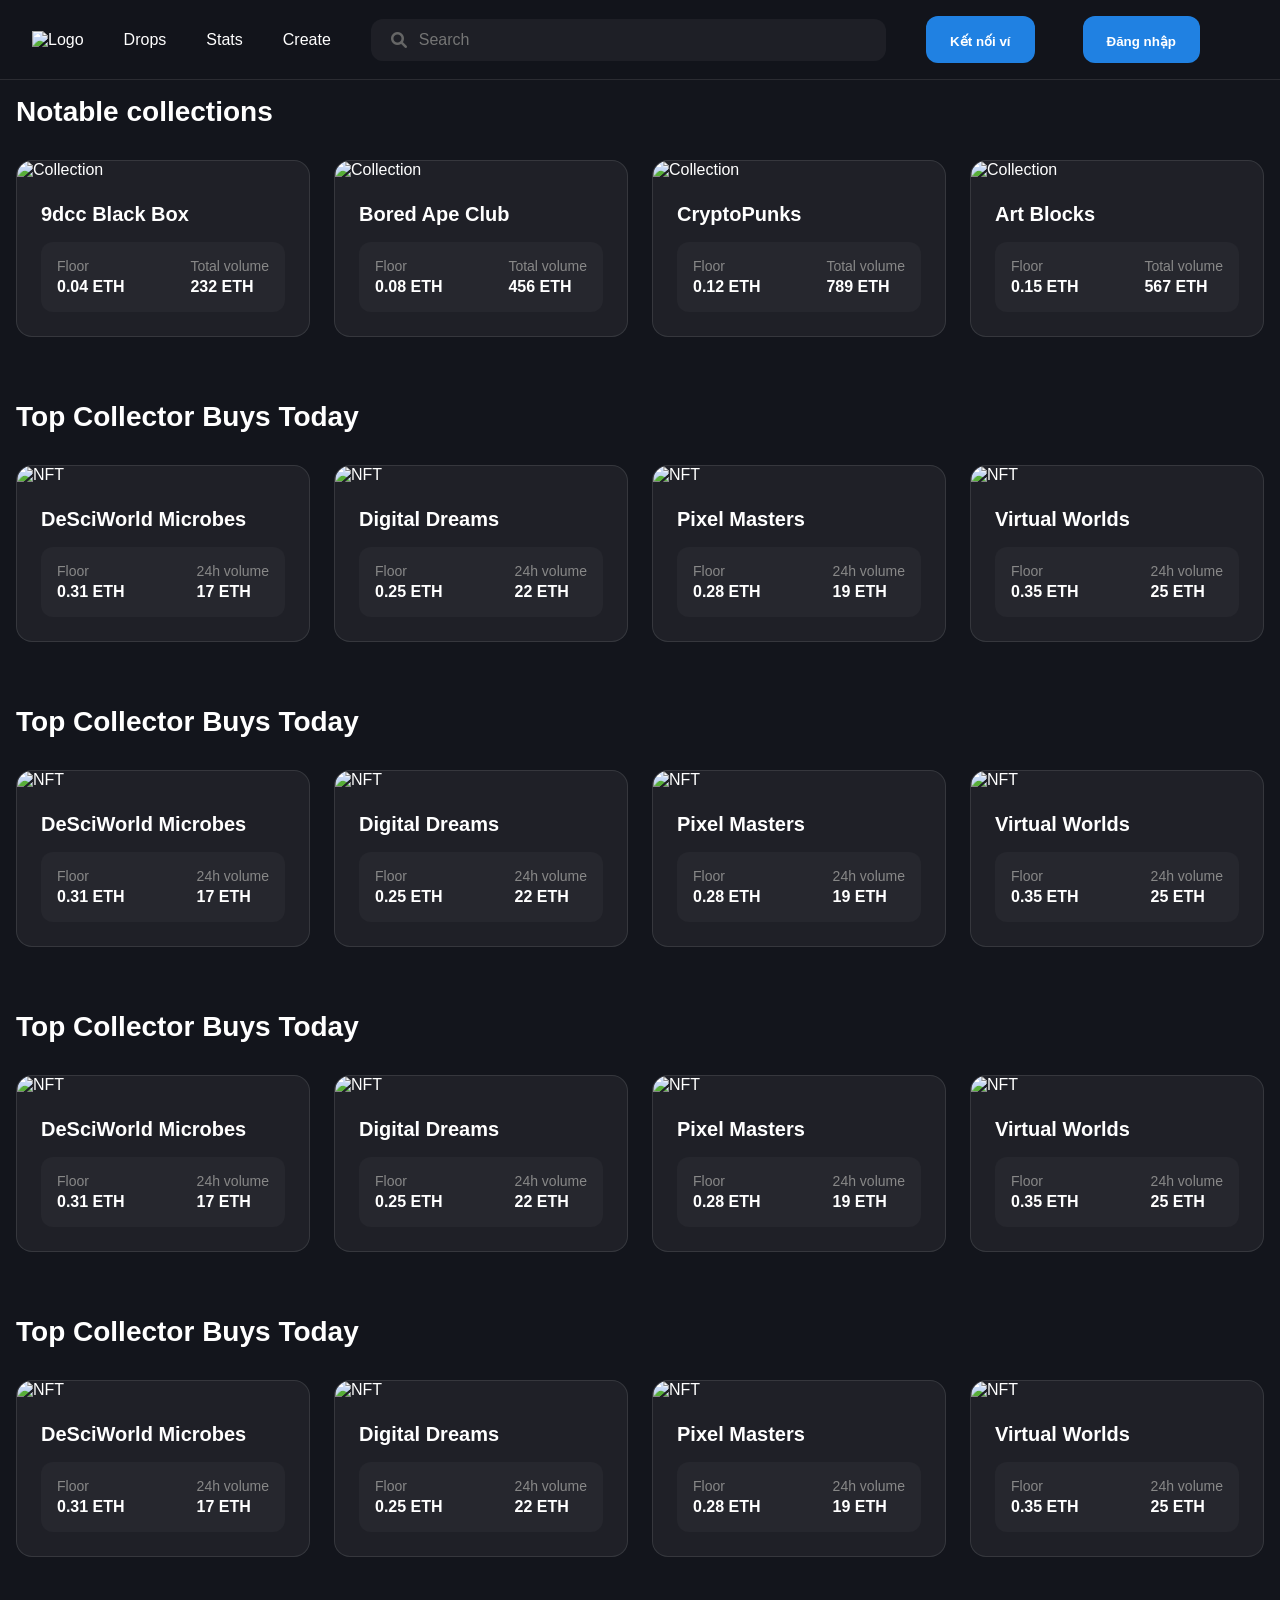
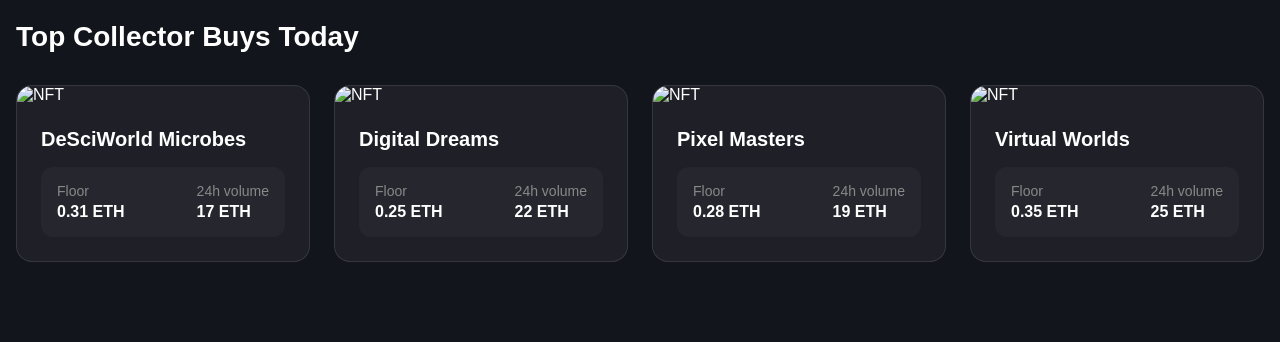
==== index.html @ 9844fbad "update" ====
<!DOCTYPE html>
<html lang="en">

<head>
    <meta charset="UTF-8">
    <meta name="viewport" content="width=device-width, initial-scale=1.0">
    <title>BlockChain</title>
    <link rel="stylesheet" href="styles.css">
    <link rel="stylesheet" href="header.html">
    <link rel="stylesheet" href="https://cdnjs.cloudflare.com/ajax/libs/font-awesome/6.0.0/css/all.min.css">
    <link rel="stylesheet" href="https://cdnjs.cloudflare.com/ajax/libs/remixicon/3.5.0/remixicon.min.css">
</head>

<body>

    <main>

        <section class="collections">
            <h2>Notable collections</h2>
            <div class="collection-grid">
                <div class="collection-card">
                    <div class="card-image-container">
                        <a href="detail.html?id=9001&collection=9dcc Black Box&price=0.04">
                            <img src="https://placehold.co/400x300" alt="Collection">
                        </a>
                    </div>
                    <div class="card-info">
                        <h3>
                            <a href="detail.html?id=9001&collection=9dcc Black Box&price=0.04"
                                style="text-decoration: none; color: inherit;">
                                9dcc Black Box
                            </a>
                        </h3>
                        <div class="stats">
                            <div class="floor">
                                <span>Floor</span>
                                <p>0.04 ETH</p>
                            </div>
                            <div class="volume">
                                <span>Total volume</span>
                                <p>232 ETH</p>
                            </div>
                        </div>
                    </div>
                    <button class="buy-button">Buy Now</button>
                </div>
                <div class="collection-card">
                    <div class="card-image-container">
                        <a href="detail.html?id=2"><img src="https://placehold.co/400x300" alt="Collection"></a>

                    </div>
                    <div class="card-info">
                        <h3>Bored Ape Club</h3>
                        <div class="stats">
                            <div class="floor">
                                <span>Floor</span>
                                <p>0.08 ETH</p>
                            </div>
                            <div class="volume">
                                <span>Total volume</span>
                                <p>456 ETH</p>
                            </div>
                        </div>
                    </div>
                    <button class="buy-button">Buy Now</button>
                </div>

                <div class="collection-card">
                    <div class="card-image-container">
                        <a href="test1"><img src="https://placehold.co/400x300" alt="Collection"></a>

                    </div>
                    <div class="card-info">
                        <h3>CryptoPunks</h3>
                        <div class="stats">
                            <div class="floor">
                                <span>Floor</span>
                                <p>0.12 ETH</p>
                            </div>
                            <div class="volume">
                                <span>Total volume</span>
                                <p>789 ETH</p>
                            </div>
                        </div>
                    </div>
                    <button class="buy-button">Buy Now</button>
                </div>
                <div class="collection-card">
                    <div class="card-image-container">
                        <a href="test1"><img src="https://placehold.co/400x300" alt="Collection"></a>

                    </div>
                    <div class="card-info">
                        <h3>Art Blocks</h3>
                        <div class="stats">
                            <div class="floor">
                                <span>Floor</span>
                                <p>0.15 ETH</p>
                            </div>
                            <div class="volume">
                                <span>Total volume</span>
                                <p>567 ETH</p>
                            </div>
                        </div>
                        <button class="buy-button">Buy Now</button>
                    </div>
                </div>
            </div>
        </section>

        <section class="top-buys">
            <h2>Top Collector Buys Today</h2>
            <div class="buys-grid">
                <div class="buy-card">
                    <div class="card-image-container">
                        <a href="teest2"><img src="https://placehold.co/400x300" alt="NFT"></a>

                    </div>
                    <div class="card-info">
                        <h3>DeSciWorld Microbes</h3>
                        <div class="stats">
                            <div class="floor">
                                <span>Floor</span>
                                <p>0.31 ETH</p>
                            </div>
                            <div class="volume">
                                <span>24h volume</span>
                                <p>17 ETH</p>
                            </div>
                        </div>
                    </div>
                    <button class="buy-button">Buy Now</button>
                </div>
                <div class="buy-card">
                    <div class="card-image-container">
                        <a href="teest2"><img src="https://placehold.co/400x300" alt="NFT"></a>

                    </div>
                    <div class="card-info">
                        <h3>Digital Dreams</h3>
                        <div class="stats">
                            <div class="floor">
                                <span>Floor</span>
                                <p>0.25 ETH</p>
                            </div>
                            <div class="volume">
                                <span>24h volume</span>
                                <p>22 ETH</p>
                            </div>
                        </div>
                    </div>
                    <button class="buy-button">Buy Now</button>
                </div>
                <div class="buy-card">
                    <div class="card-image-container">
                        <a href="teest2"><img src="https://placehold.co/400x300" alt="NFT"></a>

                    </div>
                    <div class="card-info">
                        <h3>Pixel Masters</h3>
                        <div class="stats">
                            <div class="floor">
                                <span>Floor</span>
                                <p>0.28 ETH</p>
                            </div>
                            <div class="volume">
                                <span>24h volume</span>
                                <p>19 ETH</p>
                            </div>
                        </div>
                    </div>
                    <button class="buy-button">Buy Now</button>
                </div>
                <div class="buy-card">
                    <div class="card-image-container">
                        <a href="teest2"><img src="https://placehold.co/400x300" alt="NFT"></a>

                    </div>
                    <div class="card-info">
                        <h3>Virtual Worlds</h3>
                        <div class="stats">
                            <div class="floor">
                                <span>Floor</span>
                                <p>0.35 ETH</p>
                            </div>
                            <div class="volume">
                                <span>24h volume</span>
                                <p>25 ETH</p>
                            </div>
                        </div>
                    </div>
                    <button class="buy-button">Buy Now</button>
                </div>
            </div>
        </section>
        <section class="top-buys">
            <h2>Top Collector Buys Today</h2>
            <div class="buys-grid">
                <div class="buy-card">
                    <div class="card-image-container">
                        <a href="teest2"><img src="https://placehold.co/400x300" alt="NFT"></a>

                    </div>
                    <div class="card-info">
                        <h3>DeSciWorld Microbes</h3>
                        <div class="stats">
                            <div class="floor">
                                <span>Floor</span>
                                <p>0.31 ETH</p>
                            </div>
                            <div class="volume">
                                <span>24h volume</span>
                                <p>17 ETH</p>
                            </div>
                        </div>
                    </div>
                    <button class="buy-button">Buy Now</button>
                </div>
                <div class="buy-card">
                    <div class="card-image-container">
                        <a href="teest2"><img src="https://placehold.co/400x300" alt="NFT"></a>

                    </div>
                    <div class="card-info">
                        <h3>Digital Dreams</h3>
                        <div class="stats">
                            <div class="floor">
                                <span>Floor</span>
                                <p>0.25 ETH</p>
                            </div>
                            <div class="volume">
                                <span>24h volume</span>
                                <p>22 ETH</p>
                            </div>
                        </div>
                    </div>
                    <button class="buy-button">Buy Now</button>
                </div>
                <div class="buy-card">
                    <div class="card-image-container">
                        <a href="teest2"><img src="https://placehold.co/400x300" alt="NFT"></a>

                    </div>
                    <div class="card-info">
                        <h3>Pixel Masters</h3>
                        <div class="stats">
                            <div class="floor">
                                <span>Floor</span>
                                <p>0.28 ETH</p>
                            </div>
                            <div class="volume">
                                <span>24h volume</span>
                                <p>19 ETH</p>
                            </div>
                        </div>
                    </div>
                    <button class="buy-button">Buy Now</button>
                </div>
                <div class="buy-card">
                    <div class="card-image-container">
                        <a href="teest2"><img src="https://placehold.co/400x300" alt="NFT"></a>

                    </div>
                    <div class="card-info">
                        <h3>Virtual Worlds</h3>
                        <div class="stats">
                            <div class="floor">
                                <span>Floor</span>
                                <p>0.35 ETH</p>
                            </div>
                            <div class="volume">
                                <span>24h volume</span>
                                <p>25 ETH</p>
                            </div>
                        </div>
                    </div>
                    <button class="buy-button">Buy Now</button>
                </div>
            </div>
        </section>
        <section class="top-buys">
            <h2>Top Collector Buys Today</h2>
            <div class="buys-grid">
                <div class="buy-card">
                    <div class="card-image-container">
                        <a href="teest2"><img src="https://placehold.co/400x300" alt="NFT"></a>

                    </div>
                    <div class="card-info">
                        <h3>DeSciWorld Microbes</h3>
                        <div class="stats">
                            <div class="floor">
                                <span>Floor</span>
                                <p>0.31 ETH</p>
                            </div>
                            <div class="volume">
                                <span>24h volume</span>
                                <p>17 ETH</p>
                            </div>
                        </div>
                    </div>
                    <button class="buy-button">Buy Now</button>
                </div>
                <div class="buy-card">
                    <div class="card-image-container">
                        <a href="teest2"><img src="https://placehold.co/400x300" alt="NFT"></a>

                    </div>
                    <div class="card-info">
                        <h3>Digital Dreams</h3>
                        <div class="stats">
                            <div class="floor">
                                <span>Floor</span>
                                <p>0.25 ETH</p>
                            </div>
                            <div class="volume">
                                <span>24h volume</span>
                                <p>22 ETH</p>
                            </div>
                        </div>
                    </div>
                    <button class="buy-button">Buy Now</button>
                </div>
                <div class="buy-card">
                    <div class="card-image-container">
                        <a href="teest2"><img src="https://placehold.co/400x300" alt="NFT"></a>

                    </div>
                    <div class="card-info">
                        <h3>Pixel Masters</h3>
                        <div class="stats">
                            <div class="floor">
                                <span>Floor</span>
                                <p>0.28 ETH</p>
                            </div>
                            <div class="volume">
                                <span>24h volume</span>
                                <p>19 ETH</p>
                            </div>
                        </div>
                    </div>
                    <button class="buy-button">Buy Now</button>
                </div>
                <div class="buy-card">
                    <div class="card-image-container">
                        <a href="teest2"><img src="https://placehold.co/400x300" alt="NFT"></a>

                    </div>
                    <div class="card-info">
                        <h3>Virtual Worlds</h3>
                        <div class="stats">
                            <div class="floor">
                                <span>Floor</span>
                                <p>0.35 ETH</p>
                            </div>
                            <div class="volume">
                                <span>24h volume</span>
                                <p>25 ETH</p>
                            </div>
                        </div>
                    </div>
                    <button class="buy-button">Buy Now</button>
                </div>
            </div>
        </section>
        <section class="top-buys">
            <h2>Top Collector Buys Today</h2>
            <div class="buys-grid">
                <div class="buy-card">
                    <div class="card-image-container">
                        <a href="teest2"><img src="https://placehold.co/400x300" alt="NFT"></a>

                    </div>
                    <div class="card-info">
                        <h3>DeSciWorld Microbes</h3>
                        <div class="stats">
                            <div class="floor">
                                <span>Floor</span>
                                <p>0.31 ETH</p>
                            </div>
                            <div class="volume">
                                <span>24h volume</span>
                                <p>17 ETH</p>
                            </div>
                        </div>
                    </div>
                    <button class="buy-button">Buy Now</button>
                </div>
                <div class="buy-card">
                    <div class="card-image-container">
                        <a href="teest2"><img src="https://placehold.co/400x300" alt="NFT"></a>

                    </div>
                    <div class="card-info">
                        <h3>Digital Dreams</h3>
                        <div class="stats">
                            <div class="floor">
                                <span>Floor</span>
                                <p>0.25 ETH</p>
                            </div>
                            <div class="volume">
                                <span>24h volume</span>
                                <p>22 ETH</p>
                            </div>
                        </div>
                    </div>
                    <button class="buy-button">Buy Now</button>
                </div>
                <div class="buy-card">
                    <div class="card-image-container">
                        <a href="teest2"><img src="https://placehold.co/400x300" alt="NFT"></a>

                    </div>
                    <div class="card-info">
                        <h3>Pixel Masters</h3>
                        <div class="stats">
                            <div class="floor">
                                <span>Floor</span>
                                <p>0.28 ETH</p>
                            </div>
                            <div class="volume">
                                <span>24h volume</span>
                                <p>19 ETH</p>
                            </div>
                        </div>
                    </div>
                    <button class="buy-button">Buy Now</button>
                </div>
                <div class="buy-card">
                    <div class="card-image-container">
                        <a href="teest2"><img src="https://placehold.co/400x300" alt="NFT"></a>

                    </div>
                    <div class="card-info">
                        <h3>Virtual Worlds</h3>
                        <div class="stats">
                            <div class="floor">
                                <span>Floor</span>
                                <p>0.35 ETH</p>
                            </div>
                            <div class="volume">
                                <span>24h volume</span>
                                <p>25 ETH</p>
                            </div>
                        </div>
                    </div>
                    <button class="buy-button">Buy Now</button>
                </div>
            </div>
        </section>
        <section class="top-buys">
            <h2>Top Collector Buys Today</h2>
            <div class="buys-grid">
                <div class="buy-card">
                    <div class="card-image-container">
                        <a href="teest2"><img src="https://placehold.co/400x300" alt="NFT"></a>

                    </div>
                    <div class="card-info">
                        <h3>DeSciWorld Microbes</h3>
                        <div class="stats">
                            <div class="floor">
                                <span>Floor</span>
                                <p>0.31 ETH</p>
                            </div>
                            <div class="volume">
                                <span>24h volume</span>
                                <p>17 ETH</p>
                            </div>
                        </div>
                    </div>
                    <button class="buy-button">Buy Now</button>
                </div>
                <div class="buy-card">
                    <div class="card-image-container">
                        <a href="teest2"><img src="https://placehold.co/400x300" alt="NFT"></a>

                    </div>
                    <div class="card-info">
                        <h3>Digital Dreams</h3>
                        <div class="stats">
                            <div class="floor">
                                <span>Floor</span>
                                <p>0.25 ETH</p>
                            </div>
                            <div class="volume">
                                <span>24h volume</span>
                                <p>22 ETH</p>
                            </div>
                        </div>
                    </div>
                    <button class="buy-button">Buy Now</button>
                </div>
                <div class="buy-card">
                    <div class="card-image-container">
                        <a href="teest2"><img src="https://placehold.co/400x300" alt="NFT"></a>

                    </div>
                    <div class="card-info">
                        <h3>Pixel Masters</h3>
                        <div class="stats">
                            <div class="floor">
                                <span>Floor</span>
                                <p>0.28 ETH</p>
                            </div>
                            <div class="volume">
                                <span>24h volume</span>
                                <p>19 ETH</p>
                            </div>
                        </div>
                    </div>
                    <button class="buy-button">Buy Now</button>
                </div>
                <div class="buy-card">
                    <div class="card-image-container">
                        <a href="teest2"><img src="https://placehold.co/400x300" alt="NFT"></a>

                    </div>
                    <div class="card-info">
                        <h3>Virtual Worlds</h3>
                        <div class="stats">
                            <div class="floor">
                                <span>Floor</span>
                                <p>0.35 ETH</p>
                            </div>
                            <div class="volume">
                                <span>24h volume</span>
                                <p>25 ETH</p>
                            </div>
                        </div>
                    </div>
                    <button class="buy-button">Buy Now</button>
                </div>
            </div>
        </section>
    </main>
    <script>
        async function loadHeader() {
            try {
                const response = await fetch('header.html');
                const headerContent = await response.text();
                document.body.insertAdjacentHTML('afterbegin', headerContent);
            } catch (error) {
                console.error('Error loading header:', error);
            }
        }
        document.addEventListener('DOMContentLoaded', loadHeader);
    </script>
</body>

</html>
---- styles.css ----
/* Reset and base styles */
* {
    margin: 0;
    padding: 0;
    box-sizing: border-box;
    
}

body {
    font-family: -apple-system, BlinkMacSystemFont, 'Segoe UI', Roboto, sans-serif;
    background-color: #13151C;
    color: #fff;
    min-height: 90%;
}

/* Main content styles */
main {
    max-width: 1527px;
    margin: 0 auto;
    padding: 1rem;
    
}
/* Header styles */
header {
    background-color: rgba(19, 21, 28, 0.7);
    padding: 1rem 2rem;
    position: sticky;
    top: 0;
    z-index: 100;
    border-bottom: 1px solid rgba(255, 255, 255, 0.1);
}

nav {
    display: flex;
    align-items: center;
    gap: 2.5rem;
    max-width: 1900px;
    margin: 0 auto;
}

.logo img {
    height: 40px;
    transition: transform 0.3s ease;
}

.logo img:hover {
    transform: scale(1.05);
}

.nav-links {
    display: flex;
    gap: 2.5rem;
}

.nav-links a {
    color: #fff;
    text-decoration: none;
    font-weight: 500;
    position: relative;
    padding: 0.5rem 0;
}

.nav-links a::after {
    content: '';
    position: absolute;
    bottom: 0;
    left: 0;
    width: 0;
    height: 2px;
    background-color: #2081e2;
    transition: width 0.3s ease;
}

.nav-links a:hover::after {
    width: 100%;
}

.search-bar {
    flex: 1;
    display: flex;
    align-items: center;
    background-color: rgba(255, 255, 255, 0.05);
    padding: 0.75rem 1.25rem;
    border-radius: 12px;
    transition: background-color 0.3s ease;
}

.search-bar:hover {
    background-color: rgba(255, 255, 255, 0.1);
}

.search-bar input {
    background: none;
    border: none;
    color: #fff;
    width: 100%;
    margin-left: 0.75rem;
    font-size: 1rem;
}

.search-bar input:focus {
    outline: none;
}

.search-bar i {
    color: #666;
}

.nav-right {
    display: flex;
    align-items: center;
    gap: 1.5rem;
}

.nav-right i {
    font-size: 1.25rem;
    cursor: pointer;
    transition: color 0.3s ease;
}

.nav-right i:hover {
    color: #2081e2;
}

.connect-wallet {
    background-color: #2081e2;
    color: #fff;
    border: none;
    padding: 0.75rem 1.5rem;
    border-radius: 12px;
    cursor: pointer;
    font-weight: 600;
    transition: all 0.3s ease;
}

.connect-wallet:hover {
    background-color: #1569bd;
    transform: translateY(-2px);
}

a {
    text-decoration: none;
    color: #fff;
}

.login-btn {
    background-color: #2081e2;
    color: #fff;
    border: none;
    padding: 0.75rem 1.5rem;
    border-radius: 12px;
    cursor: pointer;
    font-weight: 600;
    transition: all 0.3s ease;
}

.login-btn:hover {
    background-color: #1569bd;
    transform: translateY(-2px);
}

section {
    margin-bottom: 4rem;
}

h2 {
    font-size: 1.75rem;
    margin-bottom: 2rem;
    font-weight: 700;
}

/* Collection grid */
.collection-grid, .buys-grid {
    display: grid;
    grid-template-columns: repeat(auto-fill, minmax(280px, 1fr));
    gap: 1.5rem;
}

.collection-card, .buy-card {
    background-color: rgba(255, 255, 255, 0.05);
    border-radius: 16px;
    overflow: hidden;
    transition: all 0.3s ease;
    border: 1px solid rgba(255, 255, 255, 0.1);
    position: relative;
}

.card-image-container {
    position: relative;
    overflow: hidden;
    display: flex;
    flex-direction: column;
    justify-content: flex-end;
}

.collection-card img, .buy-card img {
    width: 100%;
    height: 250px;
    object-fit: cover;
    transition: transform 0.3s ease;
}

.buy-button {
    background-color: #2081e2;
    color: white;
    padding: 12px 24px;
    font-weight: 600;
    opacity: 0;
    transition: opacity 0.3s ease;
    pointer-events: none;
    border: none;
    cursor: pointer;
    width: 100%; /* Full width */
    position: absolute;
    bottom: 0;
    left: 0;
    box-sizing: border-box; /* Ensure padding does not affect width */
}

.collection-card:hover .buy-button,
.buy-card:hover .buy-button {
    opacity: 1;
    pointer-events: auto;
}

.collection-card:hover img,
.buy-card:hover img {
    transform: scale(1.05);
    filter: brightness(0.7);
}

.card-info {
    padding: 1.5rem;
}

.card-info h3 {
    font-size: 1.25rem;
    margin-bottom: 1rem;
    font-weight: 600;
}

.stats {
    display: flex;
    justify-content: space-between;
    background-color: rgba(255, 255, 255, 0.03);
    padding: 1rem;
    border-radius: 12px;
}

.floor, .volume {
    font-size: 0.875rem;
}

.floor span, .volume span {
    color: #888;
    display: block;
    margin-bottom: 0.25rem;
}

.floor p, .volume p {
    color: #fff;
    font-weight: 600;
    font-size: 1rem;
}

/* Responsive design */
@media (max-width: 1024px) {
    nav {
        gap: 1.5rem;
    }
    
    .nav-links {
        gap: 1.5rem;
    }
}

@media (max-width: 768px) {
    nav {
        flex-wrap: wrap;
    }
    
    .nav-links {
        display: none;
    }
    
    .search-bar {
        order: 3;
        width: 100%;
        margin-top: 1rem;
    }
    
    .collection-grid, .buys-grid {
        grid-template-columns: repeat(auto-fill, minmax(250px, 1fr));
    }
}

@media (max-width: 480px) {
    main {
        padding: 1.5rem;
    }
    
    .collection-grid, .buys-grid {
        grid-template-columns: 1fr;
    }
}

.product-container {
    max-width: 1200px;
    margin: 2rem auto;
    display: grid;
    grid-template-columns: 1fr 1fr;
    gap: 2rem;
    padding: 0 1rem;
}

.product-image {
    position: sticky;
    top: 2rem;
    background-color: #2a2a2a;
    border-radius: 10px;
    overflow: hidden;
    max-height: calc(100vh - 4rem); /* Điều chỉnh chiều cao cho phù hợp */
    margin-bottom: 0; /* Loại bỏ margin */
    padding-bottom: 0; /* Đảm bảo không có padding */
}

.product-image img {
    width: 100%;
    height: auto; /* Đảm bảo hình ảnh không vượt quá kích thước */
    display: block;
    margin-bottom: 0; /* Xóa khoảng trống dưới hình ảnh */
}

.product-details {
    display: flex;
    flex-direction: column;
    gap: 1.5rem;
}

.collection-name {
    color: #888;
    font-size: 1.1rem;
    margin-bottom: 0.5rem;
}

.product-title {
    font-size: 2.5rem;
    font-weight: bold;
    margin-bottom: 1rem;
}

.product-stats {
    display: flex;
    gap: 2rem;
}

.stat-item {
    display: flex;
    flex-direction: column;
}

.stat-label {
    color: #aaa;
    font-size: 0.9rem;
}

.stat-value {
    font-size: 1.1rem;
    font-weight: bold;
}

.product-description {
    background-color: #2a2a2a;
    padding: 1.5rem;
    border-radius: 10px;
}

.description-text {
    color: #ccc;
    line-height: 1.6;
    margin-bottom: 1rem;
}

.description-stats {
    display: grid;
    grid-template-columns: repeat(2, 1fr);
    gap: 1rem;
}

.stat-box {
    background-color: #333;
    padding: 1rem;
    border-radius: 8px;
}

.price-section {
    background-color: #2a2a2a;
    padding: 1.5rem;
    border-radius: 10px;
    margin-bottom: 1rem;
}

.current-price {
    display: flex;
    justify-content: space-between;
    margin-bottom: 1rem;
}

.eth-price, .usd-price {
    font-size: 1.3rem;
    font-weight: bold;
}

.action-buttons {
    display: flex;
    gap: 1rem;
}

.buy-now, .make-offer {
    padding: 1rem 2rem;
    border-radius: 8px;
    border: none;
    font-size: 1rem;
    font-weight: bold;
    cursor: pointer;
    flex: 1;
    transition: all 0.3s ease;
    text-decoration: none;          
    text-align: center;            
    box-sizing: border-box;        /* Thêm để padding không ảnh hưởng kích thước */
}

.buy-now {
    background-color: #0066ff;
    color: white;
}

.make-offer {
    background-color: transparent;
    border: 1px solid #0066ff;
    color: #0066ff;
}

.buy-now:hover, .make-offer:hover {
    transform: translateY(-2px);
    box-shadow: 0 4px 12px rgba(0, 102, 255, 0.2);
}

.traits-section {
    margin-top: 1rem;
}

.section-title {
    font-size: 1.2rem;
    margin-bottom: 1rem;
    color: white;
}

.traits-grid {
    display: grid;
    grid-template-columns: repeat(auto-fit, minmax(150px, 1fr));
    gap: 1rem;
}

.trait-item {
    background-color: #333;
    padding: 1rem;
    border-radius: 8px;
    text-align: center;
}

.trait-name {
    font-size: 0.9rem;
    color: #aaa;
}

.trait-value {
    font-size: 1rem;
    color: #ddd;
}

.trait-rarity {
    font-size: 0.8rem;
    color: #888;
}

.additional-info {
    background-color: #2a2a2a;
    padding: 1.5rem;
    border-radius: 10px;
}

.info-title {
    font-size: 1.2rem;
    margin-bottom: 1rem;
    color: white;
}

.info-content {
    color: #ccc;
    line-height: 1.6;
}

.ownership-history {
    margin-top: 1rem;
}

.history-item {
    display: flex;
    justify-content: space-between;
    padding: 1rem 0;
    border-bottom: 1px solid #333;
}

.history-item:last-child {
    border-bottom: none;
}

.price-history {
    margin-top: 1rem;
}
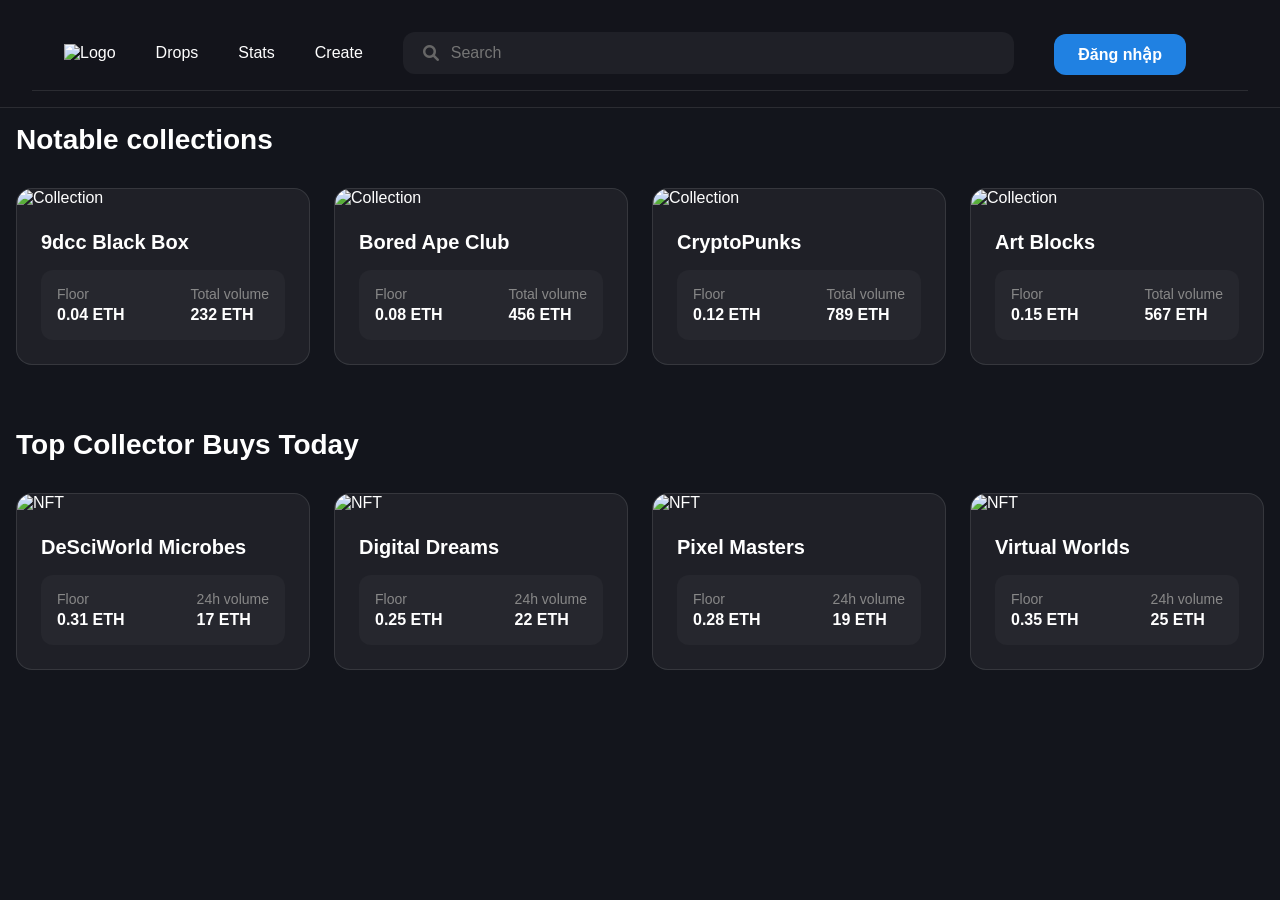
==== commit a31e764e: "new1" ====
--- a/index.html
+++ b/index.html
@@ -9,10 +9,28 @@
     <link rel="stylesheet" href="header.html">
     <link rel="stylesheet" href="https://cdnjs.cloudflare.com/ajax/libs/font-awesome/6.0.0/css/all.min.css">
     <link rel="stylesheet" href="https://cdnjs.cloudflare.com/ajax/libs/remixicon/3.5.0/remixicon.min.css">
+
+    <style>
+        .decrypted-key {
+            display: none;
+            color: green;
+            font-weight: bold;
+            margin-right: 15px;
+            max-width: 200px;
+            overflow: hidden;
+            text-overflow: ellipsis;
+            white-space: nowrap;
+        }
+        .nav-right {
+            display: flex;
+            align-items: center;
+            gap: 15px;
+        }
+    </style>
 </head>
 
 <body>
-
+    <header id="header-container"></header>
     <main>
 
         <section class="collections">
@@ -193,358 +211,36 @@
                 </div>
             </div>
         </section>
-        <section class="top-buys">
-            <h2>Top Collector Buys Today</h2>
-            <div class="buys-grid">
-                <div class="buy-card">
-                    <div class="card-image-container">
-                        <a href="teest2"><img src="https://placehold.co/400x300" alt="NFT"></a>
-
-                    </div>
-                    <div class="card-info">
-                        <h3>DeSciWorld Microbes</h3>
-                        <div class="stats">
-                            <div class="floor">
-                                <span>Floor</span>
-                                <p>0.31 ETH</p>
-                            </div>
-                            <div class="volume">
-                                <span>24h volume</span>
-                                <p>17 ETH</p>
-                            </div>
-                        </div>
-                    </div>
-                    <button class="buy-button">Buy Now</button>
-                </div>
-                <div class="buy-card">
-                    <div class="card-image-container">
-                        <a href="teest2"><img src="https://placehold.co/400x300" alt="NFT"></a>
-
-                    </div>
-                    <div class="card-info">
-                        <h3>Digital Dreams</h3>
-                        <div class="stats">
-                            <div class="floor">
-                                <span>Floor</span>
-                                <p>0.25 ETH</p>
-                            </div>
-                            <div class="volume">
-                                <span>24h volume</span>
-                                <p>22 ETH</p>
-                            </div>
-                        </div>
-                    </div>
-                    <button class="buy-button">Buy Now</button>
-                </div>
-                <div class="buy-card">
-                    <div class="card-image-container">
-                        <a href="teest2"><img src="https://placehold.co/400x300" alt="NFT"></a>
-
-                    </div>
-                    <div class="card-info">
-                        <h3>Pixel Masters</h3>
-                        <div class="stats">
-                            <div class="floor">
-                                <span>Floor</span>
-                                <p>0.28 ETH</p>
-                            </div>
-                            <div class="volume">
-                                <span>24h volume</span>
-                                <p>19 ETH</p>
-                            </div>
-                        </div>
-                    </div>
-                    <button class="buy-button">Buy Now</button>
-                </div>
-                <div class="buy-card">
-                    <div class="card-image-container">
-                        <a href="teest2"><img src="https://placehold.co/400x300" alt="NFT"></a>
-
-                    </div>
-                    <div class="card-info">
-                        <h3>Virtual Worlds</h3>
-                        <div class="stats">
-                            <div class="floor">
-                                <span>Floor</span>
-                                <p>0.35 ETH</p>
-                            </div>
-                            <div class="volume">
-                                <span>24h volume</span>
-                                <p>25 ETH</p>
-                            </div>
-                        </div>
-                    </div>
-                    <button class="buy-button">Buy Now</button>
-                </div>
-            </div>
-        </section>
-        <section class="top-buys">
-            <h2>Top Collector Buys Today</h2>
-            <div class="buys-grid">
-                <div class="buy-card">
-                    <div class="card-image-container">
-                        <a href="teest2"><img src="https://placehold.co/400x300" alt="NFT"></a>
-
-                    </div>
-                    <div class="card-info">
-                        <h3>DeSciWorld Microbes</h3>
-                        <div class="stats">
-                            <div class="floor">
-                                <span>Floor</span>
-                                <p>0.31 ETH</p>
-                            </div>
-                            <div class="volume">
-                                <span>24h volume</span>
-                                <p>17 ETH</p>
-                            </div>
-                        </div>
-                    </div>
-                    <button class="buy-button">Buy Now</button>
-                </div>
-                <div class="buy-card">
-                    <div class="card-image-container">
-                        <a href="teest2"><img src="https://placehold.co/400x300" alt="NFT"></a>
-
-                    </div>
-                    <div class="card-info">
-                        <h3>Digital Dreams</h3>
-                        <div class="stats">
-                            <div class="floor">
-                                <span>Floor</span>
-                                <p>0.25 ETH</p>
-                            </div>
-                            <div class="volume">
-                                <span>24h volume</span>
-                                <p>22 ETH</p>
-                            </div>
-                        </div>
-                    </div>
-                    <button class="buy-button">Buy Now</button>
-                </div>
-                <div class="buy-card">
-                    <div class="card-image-container">
-                        <a href="teest2"><img src="https://placehold.co/400x300" alt="NFT"></a>
-
-                    </div>
-                    <div class="card-info">
-                        <h3>Pixel Masters</h3>
-                        <div class="stats">
-                            <div class="floor">
-                                <span>Floor</span>
-                                <p>0.28 ETH</p>
-                            </div>
-                            <div class="volume">
-                                <span>24h volume</span>
-                                <p>19 ETH</p>
-                            </div>
-                        </div>
-                    </div>
-                    <button class="buy-button">Buy Now</button>
-                </div>
-                <div class="buy-card">
-                    <div class="card-image-container">
-                        <a href="teest2"><img src="https://placehold.co/400x300" alt="NFT"></a>
-
-                    </div>
-                    <div class="card-info">
-                        <h3>Virtual Worlds</h3>
-                        <div class="stats">
-                            <div class="floor">
-                                <span>Floor</span>
-                                <p>0.35 ETH</p>
-                            </div>
-                            <div class="volume">
-                                <span>24h volume</span>
-                                <p>25 ETH</p>
-                            </div>
-                        </div>
-                    </div>
-                    <button class="buy-button">Buy Now</button>
-                </div>
-            </div>
-        </section>
-        <section class="top-buys">
-            <h2>Top Collector Buys Today</h2>
-            <div class="buys-grid">
-                <div class="buy-card">
-                    <div class="card-image-container">
-                        <a href="teest2"><img src="https://placehold.co/400x300" alt="NFT"></a>
-
-                    </div>
-                    <div class="card-info">
-                        <h3>DeSciWorld Microbes</h3>
-                        <div class="stats">
-                            <div class="floor">
-                                <span>Floor</span>
-                                <p>0.31 ETH</p>
-                            </div>
-                            <div class="volume">
-                                <span>24h volume</span>
-                                <p>17 ETH</p>
-                            </div>
-                        </div>
-                    </div>
-                    <button class="buy-button">Buy Now</button>
-                </div>
-                <div class="buy-card">
-                    <div class="card-image-container">
-                        <a href="teest2"><img src="https://placehold.co/400x300" alt="NFT"></a>
-
-                    </div>
-                    <div class="card-info">
-                        <h3>Digital Dreams</h3>
-                        <div class="stats">
-                            <div class="floor">
-                                <span>Floor</span>
-                                <p>0.25 ETH</p>
-                            </div>
-                            <div class="volume">
-                                <span>24h volume</span>
-                                <p>22 ETH</p>
-                            </div>
-                        </div>
-                    </div>
-                    <button class="buy-button">Buy Now</button>
-                </div>
-                <div class="buy-card">
-                    <div class="card-image-container">
-                        <a href="teest2"><img src="https://placehold.co/400x300" alt="NFT"></a>
-
-                    </div>
-                    <div class="card-info">
-                        <h3>Pixel Masters</h3>
-                        <div class="stats">
-                            <div class="floor">
-                                <span>Floor</span>
-                                <p>0.28 ETH</p>
-                            </div>
-                            <div class="volume">
-                                <span>24h volume</span>
-                                <p>19 ETH</p>
-                            </div>
-                        </div>
-                    </div>
-                    <button class="buy-button">Buy Now</button>
-                </div>
-                <div class="buy-card">
-                    <div class="card-image-container">
-                        <a href="teest2"><img src="https://placehold.co/400x300" alt="NFT"></a>
-
-                    </div>
-                    <div class="card-info">
-                        <h3>Virtual Worlds</h3>
-                        <div class="stats">
-                            <div class="floor">
-                                <span>Floor</span>
-                                <p>0.35 ETH</p>
-                            </div>
-                            <div class="volume">
-                                <span>24h volume</span>
-                                <p>25 ETH</p>
-                            </div>
-                        </div>
-                    </div>
-                    <button class="buy-button">Buy Now</button>
-                </div>
-            </div>
-        </section>
-        <section class="top-buys">
-            <h2>Top Collector Buys Today</h2>
-            <div class="buys-grid">
-                <div class="buy-card">
-                    <div class="card-image-container">
-                        <a href="teest2"><img src="https://placehold.co/400x300" alt="NFT"></a>
-
-                    </div>
-                    <div class="card-info">
-                        <h3>DeSciWorld Microbes</h3>
-                        <div class="stats">
-                            <div class="floor">
-                                <span>Floor</span>
-                                <p>0.31 ETH</p>
-                            </div>
-                            <div class="volume">
-                                <span>24h volume</span>
-                                <p>17 ETH</p>
-                            </div>
-                        </div>
-                    </div>
-                    <button class="buy-button">Buy Now</button>
-                </div>
-                <div class="buy-card">
-                    <div class="card-image-container">
-                        <a href="teest2"><img src="https://placehold.co/400x300" alt="NFT"></a>
-
-                    </div>
-                    <div class="card-info">
-                        <h3>Digital Dreams</h3>
-                        <div class="stats">
-                            <div class="floor">
-                                <span>Floor</span>
-                                <p>0.25 ETH</p>
-                            </div>
-                            <div class="volume">
-                                <span>24h volume</span>
-                                <p>22 ETH</p>
-                            </div>
-                        </div>
-                    </div>
-                    <button class="buy-button">Buy Now</button>
-                </div>
-                <div class="buy-card">
-                    <div class="card-image-container">
-                        <a href="teest2"><img src="https://placehold.co/400x300" alt="NFT"></a>
-
-                    </div>
-                    <div class="card-info">
-                        <h3>Pixel Masters</h3>
-                        <div class="stats">
-                            <div class="floor">
-                                <span>Floor</span>
-                                <p>0.28 ETH</p>
-                            </div>
-                            <div class="volume">
-                                <span>24h volume</span>
-                                <p>19 ETH</p>
-                            </div>
-                        </div>
-                    </div>
-                    <button class="buy-button">Buy Now</button>
-                </div>
-                <div class="buy-card">
-                    <div class="card-image-container">
-                        <a href="teest2"><img src="https://placehold.co/400x300" alt="NFT"></a>
-
-                    </div>
-                    <div class="card-info">
-                        <h3>Virtual Worlds</h3>
-                        <div class="stats">
-                            <div class="floor">
-                                <span>Floor</span>
-                                <p>0.35 ETH</p>
-                            </div>
-                            <div class="volume">
-                                <span>24h volume</span>
-                                <p>25 ETH</p>
-                            </div>
-                        </div>
-                    </div>
-                    <button class="buy-button">Buy Now</button>
-                </div>
-            </div>
-        </section>
     </main>
     <script>
-        async function loadHeader() {
+        // haàm suưử lý header khi login dđẻể laâấy key decrypted_private_key
+        async function loadAndUpdateHeader() {
             try {
                 const response = await fetch('header.html');
                 const headerContent = await response.text();
-                document.body.insertAdjacentHTML('afterbegin', headerContent);
+                document.getElementById('header-container').innerHTML = headerContent;
+                const loginContainer = document.querySelector('.login-btn');
+                const decryptedKey = sessionStorage.getItem('decrypted_private_key');
+                
+                if (decryptedKey && loginContainer) {
+                    const keyDisplay = document.createElement('div');
+                    keyDisplay.className = 'decrypted-key';
+                    const truncatedKey = decryptedKey.substring(0, 14) + '...';
+                    keyDisplay.textContent = `${truncatedKey}`;
+                    keyDisplay.style.display = 'block';
+                    loginContainer.style.display = 'none';
+                    loginContainer.parentNode.insertBefore(keyDisplay, loginContainer);
+                }
             } catch (error) {
                 console.error('Error loading header:', error);
             }
         }
-        document.addEventListener('DOMContentLoaded', loadHeader);
+        document.addEventListener('DOMContentLoaded', loadAndUpdateHeader);
+        window.addEventListener('storage', function(e) {
+            if (e.key === 'decrypted_private_key') {
+                loadAndUpdateHeader();
+            }
+        });
     </script>
 </body>
 
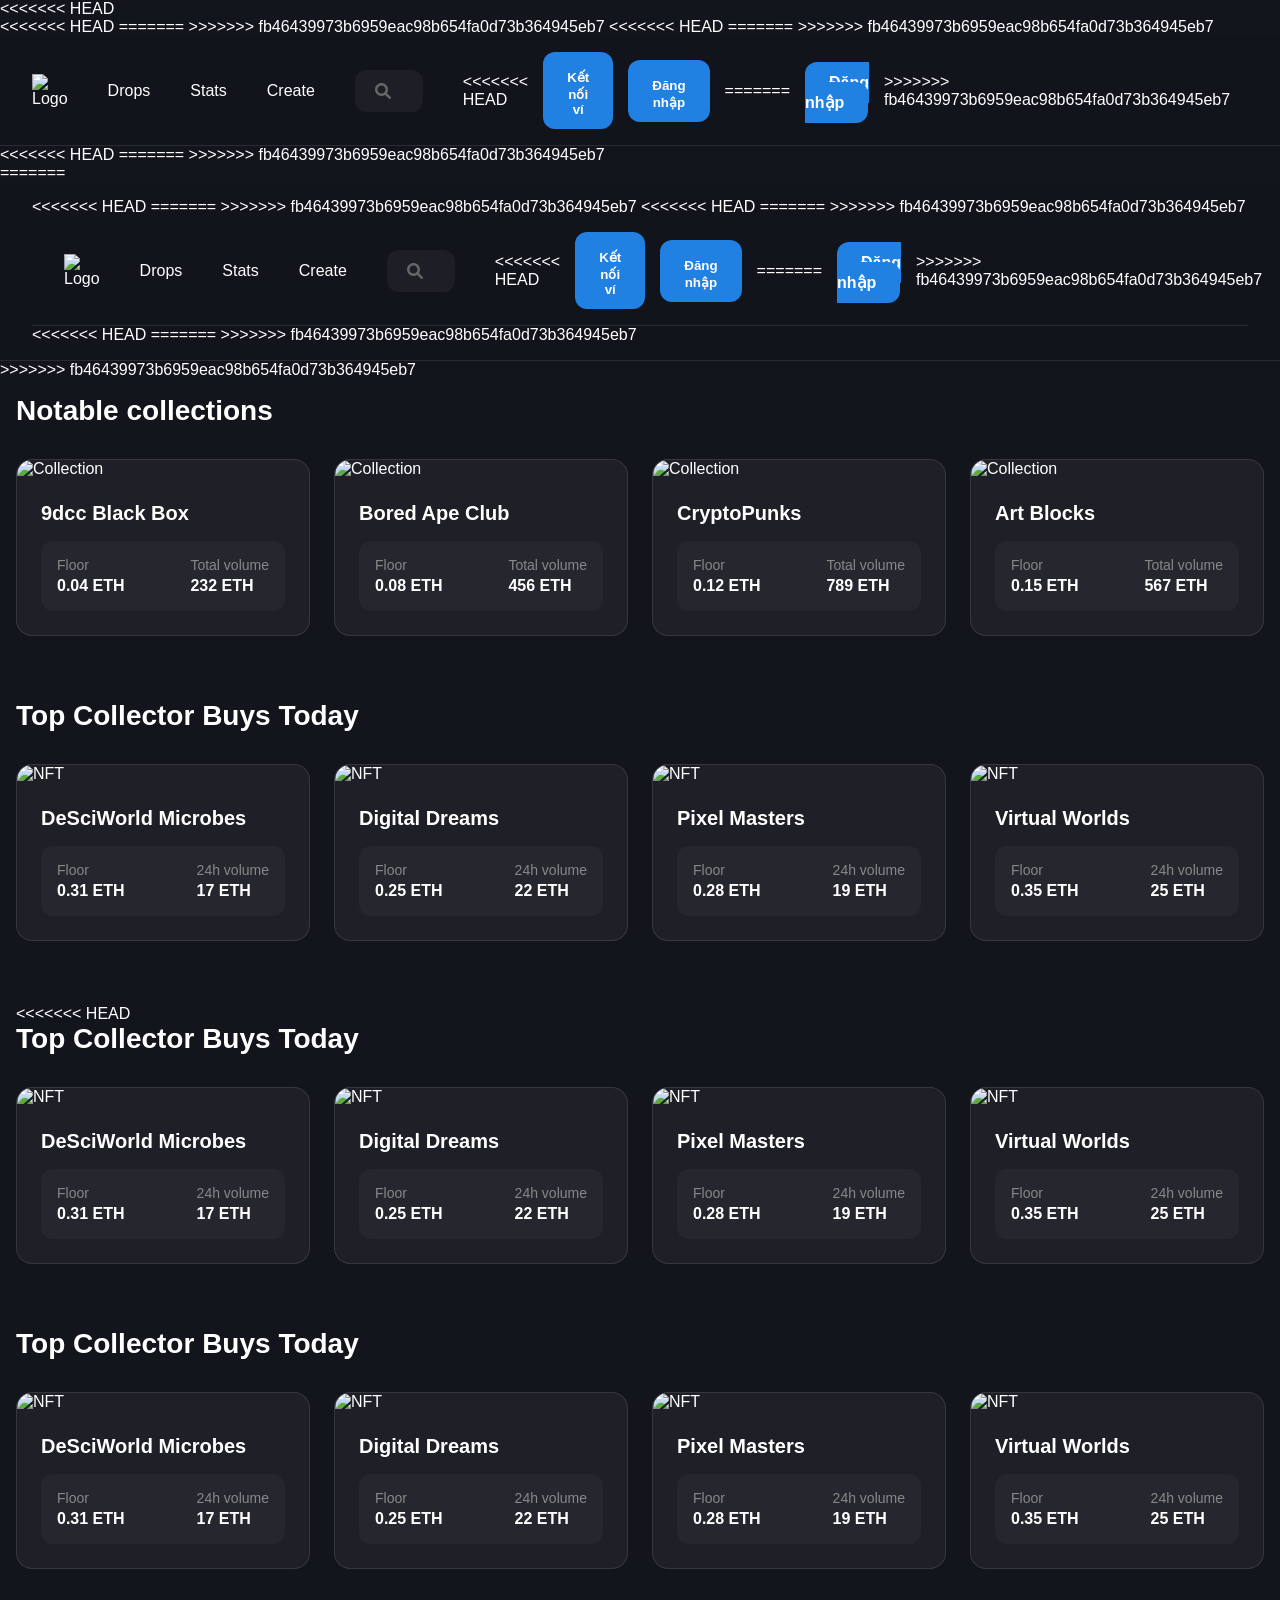
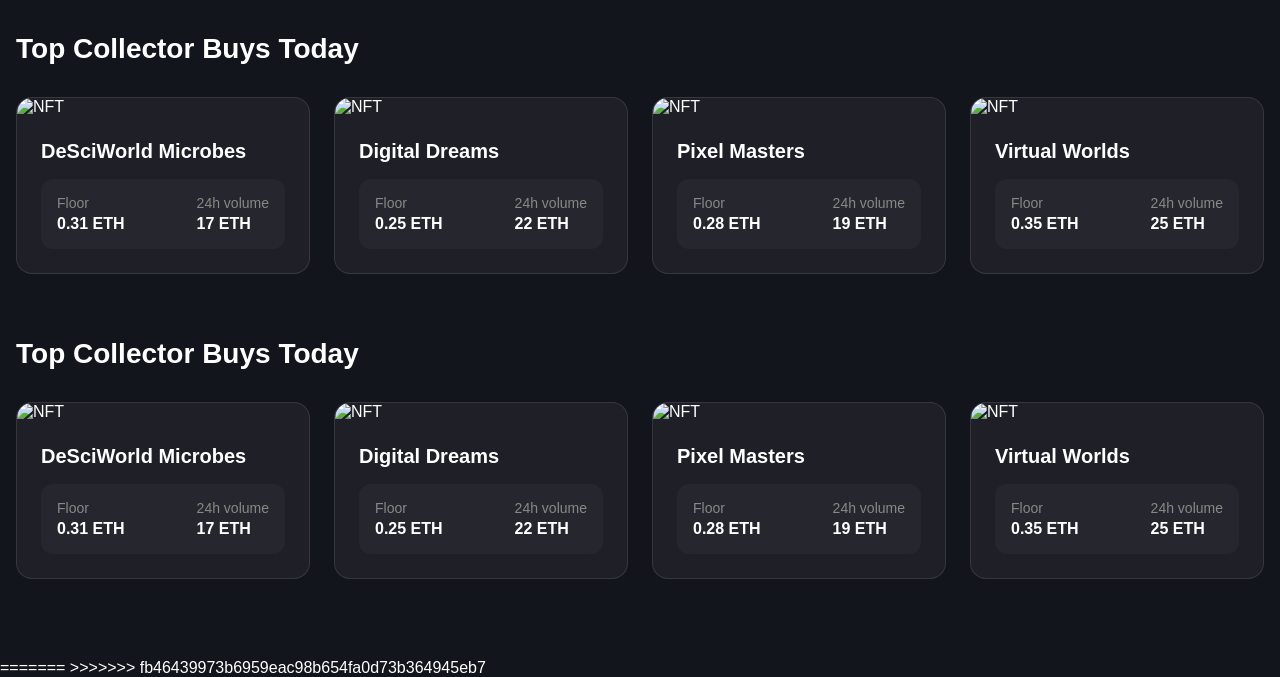
==== commit aebcea7f: "new2" ====
--- a/index.html
+++ b/index.html
@@ -6,6 +6,13 @@
     <meta name="viewport" content="width=device-width, initial-scale=1.0">
     <title>BlockChain</title>
     <link rel="stylesheet" href="styles.css">
+<<<<<<< HEAD
+    <link rel="stylesheet" href="https://cdnjs.cloudflare.com/ajax/libs/font-awesome/6.0.0/css/all.min.css">
+    <link rel="stylesheet" href="https://cdnjs.cloudflare.com/ajax/libs/remixicon/3.5.0/remixicon.min.css">
+</head>
+<body>
+    <div id="header-placeholder"></div>
+=======
     <link rel="stylesheet" href="header.html">
     <link rel="stylesheet" href="https://cdnjs.cloudflare.com/ajax/libs/font-awesome/6.0.0/css/all.min.css">
     <link rel="stylesheet" href="https://cdnjs.cloudflare.com/ajax/libs/remixicon/3.5.0/remixicon.min.css">
@@ -31,6 +38,7 @@
 
 <body>
     <header id="header-container"></header>
+>>>>>>> fb46439973b6959eac98b654fa0d73b364945eb7
     <main>
 
         <section class="collections">
@@ -211,6 +219,383 @@
                 </div>
             </div>
         </section>
+<<<<<<< HEAD
+        <section class="top-buys">
+            <h2>Top Collector Buys Today</h2>
+            <div class="buys-grid">
+                <div class="buy-card">
+                    <div class="card-image-container">
+                        <a href="teest2"><img src="https://placehold.co/400x300" alt="NFT"></a>
+
+                    </div>
+                    <div class="card-info">
+                        <h3>DeSciWorld Microbes</h3>
+                        <div class="stats">
+                            <div class="floor">
+                                <span>Floor</span>
+                                <p>0.31 ETH</p>
+                            </div>
+                            <div class="volume">
+                                <span>24h volume</span>
+                                <p>17 ETH</p>
+                            </div>
+                        </div>
+                    </div>
+                    <button class="buy-button">Buy Now</button>
+                </div>
+                <div class="buy-card">
+                    <div class="card-image-container">
+                        <a href="teest2"><img src="https://placehold.co/400x300" alt="NFT"></a>
+
+                    </div>
+                    <div class="card-info">
+                        <h3>Digital Dreams</h3>
+                        <div class="stats">
+                            <div class="floor">
+                                <span>Floor</span>
+                                <p>0.25 ETH</p>
+                            </div>
+                            <div class="volume">
+                                <span>24h volume</span>
+                                <p>22 ETH</p>
+                            </div>
+                        </div>
+                    </div>
+                    <button class="buy-button">Buy Now</button>
+                </div>
+                <div class="buy-card">
+                    <div class="card-image-container">
+                        <a href="teest2"><img src="https://placehold.co/400x300" alt="NFT"></a>
+
+                    </div>
+                    <div class="card-info">
+                        <h3>Pixel Masters</h3>
+                        <div class="stats">
+                            <div class="floor">
+                                <span>Floor</span>
+                                <p>0.28 ETH</p>
+                            </div>
+                            <div class="volume">
+                                <span>24h volume</span>
+                                <p>19 ETH</p>
+                            </div>
+                        </div>
+                    </div>
+                    <button class="buy-button">Buy Now</button>
+                </div>
+                <div class="buy-card">
+                    <div class="card-image-container">
+                        <a href="teest2"><img src="https://placehold.co/400x300" alt="NFT"></a>
+
+                    </div>
+                    <div class="card-info">
+                        <h3>Virtual Worlds</h3>
+                        <div class="stats">
+                            <div class="floor">
+                                <span>Floor</span>
+                                <p>0.35 ETH</p>
+                            </div>
+                            <div class="volume">
+                                <span>24h volume</span>
+                                <p>25 ETH</p>
+                            </div>
+                        </div>
+                    </div>
+                    <button class="buy-button">Buy Now</button>
+                </div>
+            </div>
+        </section>
+        <section class="top-buys">
+            <h2>Top Collector Buys Today</h2>
+            <div class="buys-grid">
+                <div class="buy-card">
+                    <div class="card-image-container">
+                        <a href="teest2"><img src="https://placehold.co/400x300" alt="NFT"></a>
+
+                    </div>
+                    <div class="card-info">
+                        <h3>DeSciWorld Microbes</h3>
+                        <div class="stats">
+                            <div class="floor">
+                                <span>Floor</span>
+                                <p>0.31 ETH</p>
+                            </div>
+                            <div class="volume">
+                                <span>24h volume</span>
+                                <p>17 ETH</p>
+                            </div>
+                        </div>
+                    </div>
+                    <button class="buy-button">Buy Now</button>
+                </div>
+                <div class="buy-card">
+                    <div class="card-image-container">
+                        <a href="teest2"><img src="https://placehold.co/400x300" alt="NFT"></a>
+
+                    </div>
+                    <div class="card-info">
+                        <h3>Digital Dreams</h3>
+                        <div class="stats">
+                            <div class="floor">
+                                <span>Floor</span>
+                                <p>0.25 ETH</p>
+                            </div>
+                            <div class="volume">
+                                <span>24h volume</span>
+                                <p>22 ETH</p>
+                            </div>
+                        </div>
+                    </div>
+                    <button class="buy-button">Buy Now</button>
+                </div>
+                <div class="buy-card">
+                    <div class="card-image-container">
+                        <a href="teest2"><img src="https://placehold.co/400x300" alt="NFT"></a>
+
+                    </div>
+                    <div class="card-info">
+                        <h3>Pixel Masters</h3>
+                        <div class="stats">
+                            <div class="floor">
+                                <span>Floor</span>
+                                <p>0.28 ETH</p>
+                            </div>
+                            <div class="volume">
+                                <span>24h volume</span>
+                                <p>19 ETH</p>
+                            </div>
+                        </div>
+                    </div>
+                    <button class="buy-button">Buy Now</button>
+                </div>
+                <div class="buy-card">
+                    <div class="card-image-container">
+                        <a href="teest2"><img src="https://placehold.co/400x300" alt="NFT"></a>
+
+                    </div>
+                    <div class="card-info">
+                        <h3>Virtual Worlds</h3>
+                        <div class="stats">
+                            <div class="floor">
+                                <span>Floor</span>
+                                <p>0.35 ETH</p>
+                            </div>
+                            <div class="volume">
+                                <span>24h volume</span>
+                                <p>25 ETH</p>
+                            </div>
+                        </div>
+                    </div>
+                    <button class="buy-button">Buy Now</button>
+                </div>
+            </div>
+        </section>
+        <section class="top-buys">
+            <h2>Top Collector Buys Today</h2>
+            <div class="buys-grid">
+                <div class="buy-card">
+                    <div class="card-image-container">
+                        <a href="teest2"><img src="https://placehold.co/400x300" alt="NFT"></a>
+
+                    </div>
+                    <div class="card-info">
+                        <h3>DeSciWorld Microbes</h3>
+                        <div class="stats">
+                            <div class="floor">
+                                <span>Floor</span>
+                                <p>0.31 ETH</p>
+                            </div>
+                            <div class="volume">
+                                <span>24h volume</span>
+                                <p>17 ETH</p>
+                            </div>
+                        </div>
+                    </div>
+                    <button class="buy-button">Buy Now</button>
+                </div>
+                <div class="buy-card">
+                    <div class="card-image-container">
+                        <a href="teest2"><img src="https://placehold.co/400x300" alt="NFT"></a>
+
+                    </div>
+                    <div class="card-info">
+                        <h3>Digital Dreams</h3>
+                        <div class="stats">
+                            <div class="floor">
+                                <span>Floor</span>
+                                <p>0.25 ETH</p>
+                            </div>
+                            <div class="volume">
+                                <span>24h volume</span>
+                                <p>22 ETH</p>
+                            </div>
+                        </div>
+                    </div>
+                    <button class="buy-button">Buy Now</button>
+                </div>
+                <div class="buy-card">
+                    <div class="card-image-container">
+                        <a href="teest2"><img src="https://placehold.co/400x300" alt="NFT"></a>
+
+                    </div>
+                    <div class="card-info">
+                        <h3>Pixel Masters</h3>
+                        <div class="stats">
+                            <div class="floor">
+                                <span>Floor</span>
+                                <p>0.28 ETH</p>
+                            </div>
+                            <div class="volume">
+                                <span>24h volume</span>
+                                <p>19 ETH</p>
+                            </div>
+                        </div>
+                    </div>
+                    <button class="buy-button">Buy Now</button>
+                </div>
+                <div class="buy-card">
+                    <div class="card-image-container">
+                        <a href="teest2"><img src="https://placehold.co/400x300" alt="NFT"></a>
+
+                    </div>
+                    <div class="card-info">
+                        <h3>Virtual Worlds</h3>
+                        <div class="stats">
+                            <div class="floor">
+                                <span>Floor</span>
+                                <p>0.35 ETH</p>
+                            </div>
+                            <div class="volume">
+                                <span>24h volume</span>
+                                <p>25 ETH</p>
+                            </div>
+                        </div>
+                    </div>
+                    <button class="buy-button">Buy Now</button>
+                </div>
+            </div>
+        </section>
+        <section class="top-buys">
+            <h2>Top Collector Buys Today</h2>
+            <div class="buys-grid">
+                <div class="buy-card">
+                    <div class="card-image-container">
+                        <a href="teest2"><img src="https://placehold.co/400x300" alt="NFT"></a>
+
+                    </div>
+                    <div class="card-info">
+                        <h3>DeSciWorld Microbes</h3>
+                        <div class="stats">
+                            <div class="floor">
+                                <span>Floor</span>
+                                <p>0.31 ETH</p>
+                            </div>
+                            <div class="volume">
+                                <span>24h volume</span>
+                                <p>17 ETH</p>
+                            </div>
+                        </div>
+                    </div>
+                    <button class="buy-button">Buy Now</button>
+                </div>
+                <div class="buy-card">
+                    <div class="card-image-container">
+                        <a href="teest2"><img src="https://placehold.co/400x300" alt="NFT"></a>
+
+                    </div>
+                    <div class="card-info">
+                        <h3>Digital Dreams</h3>
+                        <div class="stats">
+                            <div class="floor">
+                                <span>Floor</span>
+                                <p>0.25 ETH</p>
+                            </div>
+                            <div class="volume">
+                                <span>24h volume</span>
+                                <p>22 ETH</p>
+                            </div>
+                        </div>
+                    </div>
+                    <button class="buy-button">Buy Now</button>
+                </div>
+                <div class="buy-card">
+                    <div class="card-image-container">
+                        <a href="teest2"><img src="https://placehold.co/400x300" alt="NFT"></a>
+
+                    </div>
+                    <div class="card-info">
+                        <h3>Pixel Masters</h3>
+                        <div class="stats">
+                            <div class="floor">
+                                <span>Floor</span>
+                                <p>0.28 ETH</p>
+                            </div>
+                            <div class="volume">
+                                <span>24h volume</span>
+                                <p>19 ETH</p>
+                            </div>
+                        </div>
+                    </div>
+                    <button class="buy-button">Buy Now</button>
+                </div>
+                <div class="buy-card">
+                    <div class="card-image-container">
+                        <a href="teest2"><img src="https://placehold.co/400x300" alt="NFT"></a>
+
+                    </div>
+                    <div class="card-info">
+                        <h3>Virtual Worlds</h3>
+                        <div class="stats">
+                            <div class="floor">
+                                <span>Floor</span>
+                                <p>0.35 ETH</p>
+                            </div>
+                            <div class="volume">
+                                <span>24h volume</span>
+                                <p>25 ETH</p>
+                            </div>
+                        </div>
+                    </div>
+                    <button class="buy-button">Buy Now</button>
+                </div>
+            </div>
+        </section>
+    </main>
+</body>
+<script>
+    async function loadHeader() {
+        try {
+            const response = await fetch('header.html');
+            const headerContent = await response.text();
+            document.getElementById('header-placeholder').innerHTML = headerContent;
+            initializeLoginButton();
+        } catch (error) {
+            console.error('Error loading header:', error);
+        }
+    }
+    function initializeLoginButton() {
+        const Btn_Login_logout = document.getElementById('Login_btn');
+        const Btn_Text = document.getElementById('btn-text');
+        const encrypted_private_key = localStorage.getItem('encrypted_private_key');
+
+        if (Btn_Login_logout && Btn_Text) {
+            if (encrypted_private_key) {
+                Btn_Text.textContent = 'Đăng xuất';
+                Btn_Login_logout.onclick = () => {
+                    window.location.href = 'logout.html';
+                };
+            } else {
+                Btn_Text.textContent = 'Đăng nhập';
+                Btn_Login_logout.onclick = () => {
+                    window.location.href = 'login.html';
+                };
+            }
+        }
+    }
+    document.addEventListener('DOMContentLoaded', loadHeader);
+</script>
+</body>
+=======
     </main>
     <script>
         // haàm suưử lý header khi login dđẻể laâấy key decrypted_private_key
@@ -244,4 +629,5 @@
     </script>
 </body>
 
+>>>>>>> fb46439973b6959eac98b654fa0d73b364945eb7
 </html>
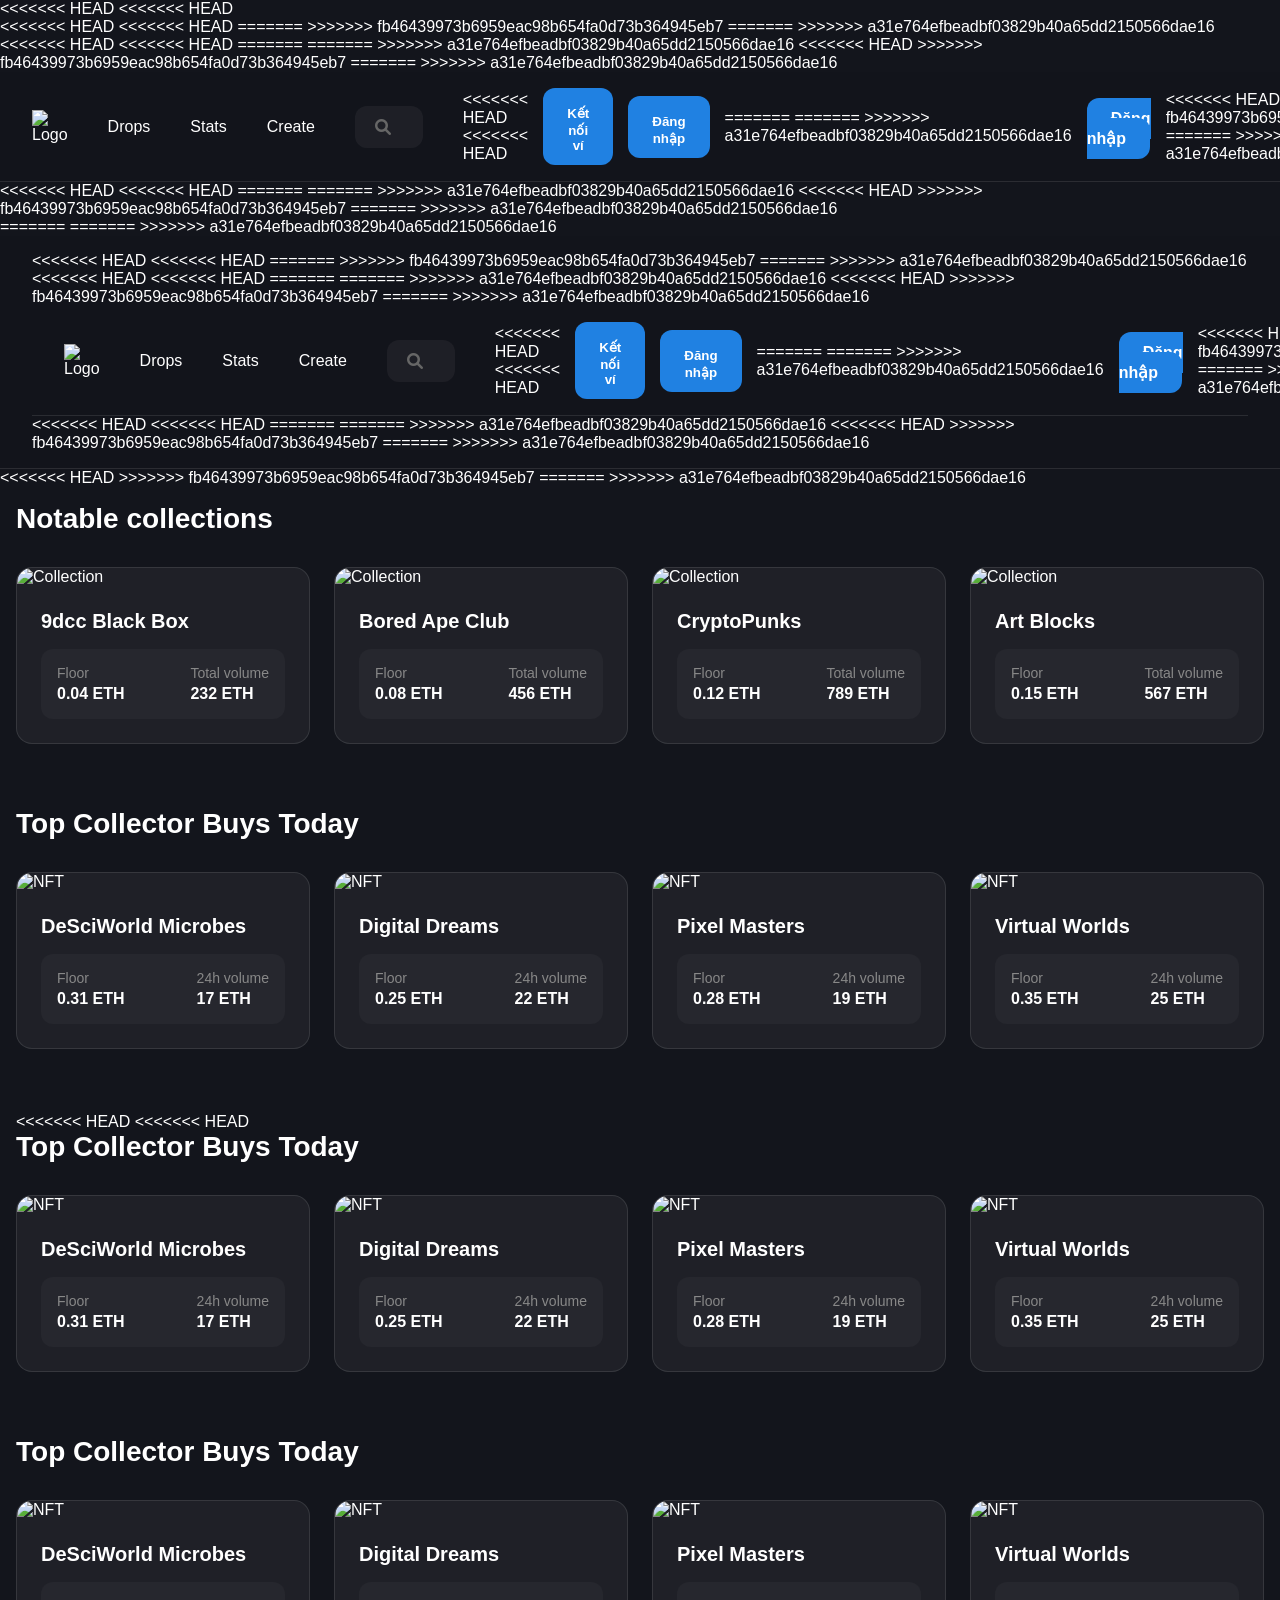
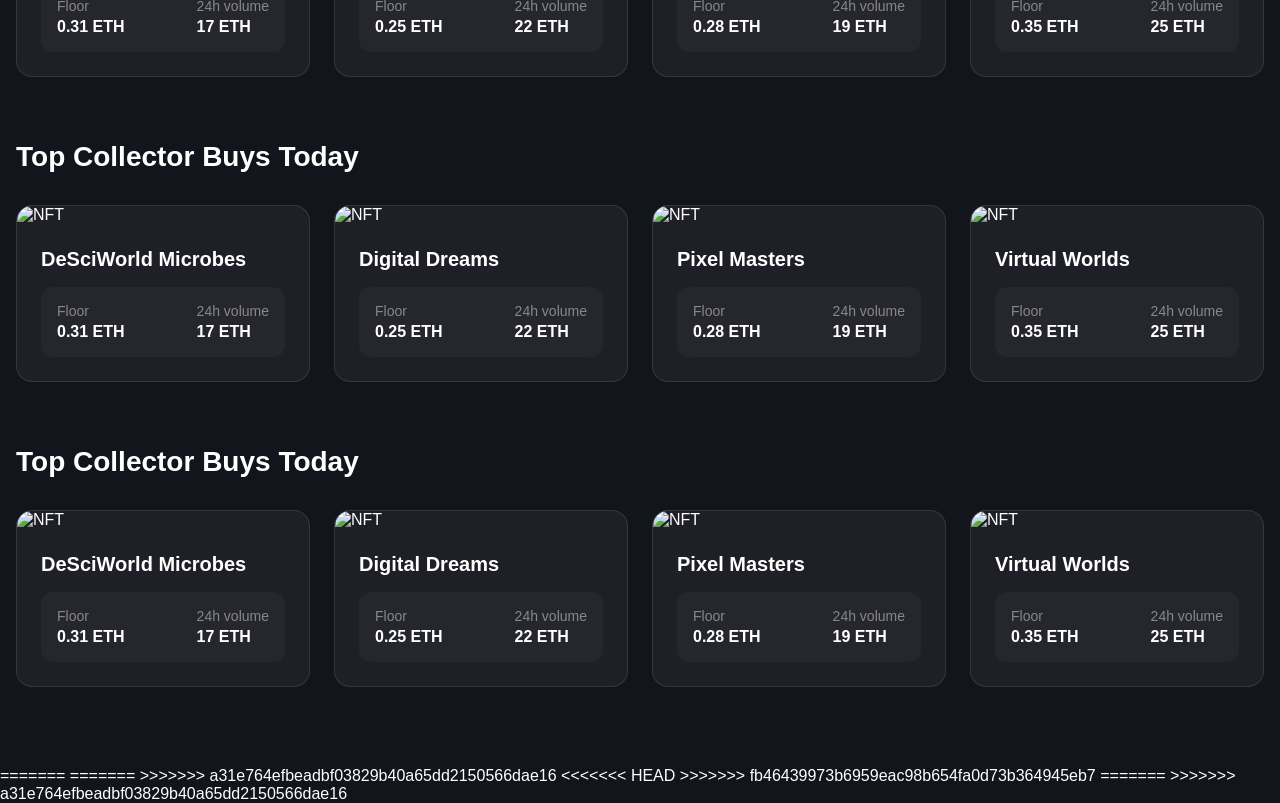
==== commit b5d9e0b6: "new2" ====
--- a/index.html
+++ b/index.html
@@ -6,6 +6,7 @@
     <meta name="viewport" content="width=device-width, initial-scale=1.0">
     <title>BlockChain</title>
     <link rel="stylesheet" href="styles.css">
+<<<<<<< HEAD
 <<<<<<< HEAD
     <link rel="stylesheet" href="https://cdnjs.cloudflare.com/ajax/libs/font-awesome/6.0.0/css/all.min.css">
     <link rel="stylesheet" href="https://cdnjs.cloudflare.com/ajax/libs/remixicon/3.5.0/remixicon.min.css">
@@ -13,6 +14,8 @@
 <body>
     <div id="header-placeholder"></div>
 =======
+=======
+>>>>>>> a31e764efbeadbf03829b40a65dd2150566dae16
     <link rel="stylesheet" href="header.html">
     <link rel="stylesheet" href="https://cdnjs.cloudflare.com/ajax/libs/font-awesome/6.0.0/css/all.min.css">
     <link rel="stylesheet" href="https://cdnjs.cloudflare.com/ajax/libs/remixicon/3.5.0/remixicon.min.css">
@@ -38,7 +41,10 @@
 
 <body>
     <header id="header-container"></header>
+<<<<<<< HEAD
 >>>>>>> fb46439973b6959eac98b654fa0d73b364945eb7
+=======
+>>>>>>> a31e764efbeadbf03829b40a65dd2150566dae16
     <main>
 
         <section class="collections">
@@ -219,6 +225,7 @@
                 </div>
             </div>
         </section>
+<<<<<<< HEAD
 <<<<<<< HEAD
         <section class="top-buys">
             <h2>Top Collector Buys Today</h2>
@@ -596,6 +603,8 @@
 </script>
 </body>
 =======
+=======
+>>>>>>> a31e764efbeadbf03829b40a65dd2150566dae16
     </main>
     <script>
         // haàm suưử lý header khi login dđẻể laâấy key decrypted_private_key
@@ -629,5 +638,8 @@
     </script>
 </body>
 
+<<<<<<< HEAD
 >>>>>>> fb46439973b6959eac98b654fa0d73b364945eb7
+=======
+>>>>>>> a31e764efbeadbf03829b40a65dd2150566dae16
 </html>
